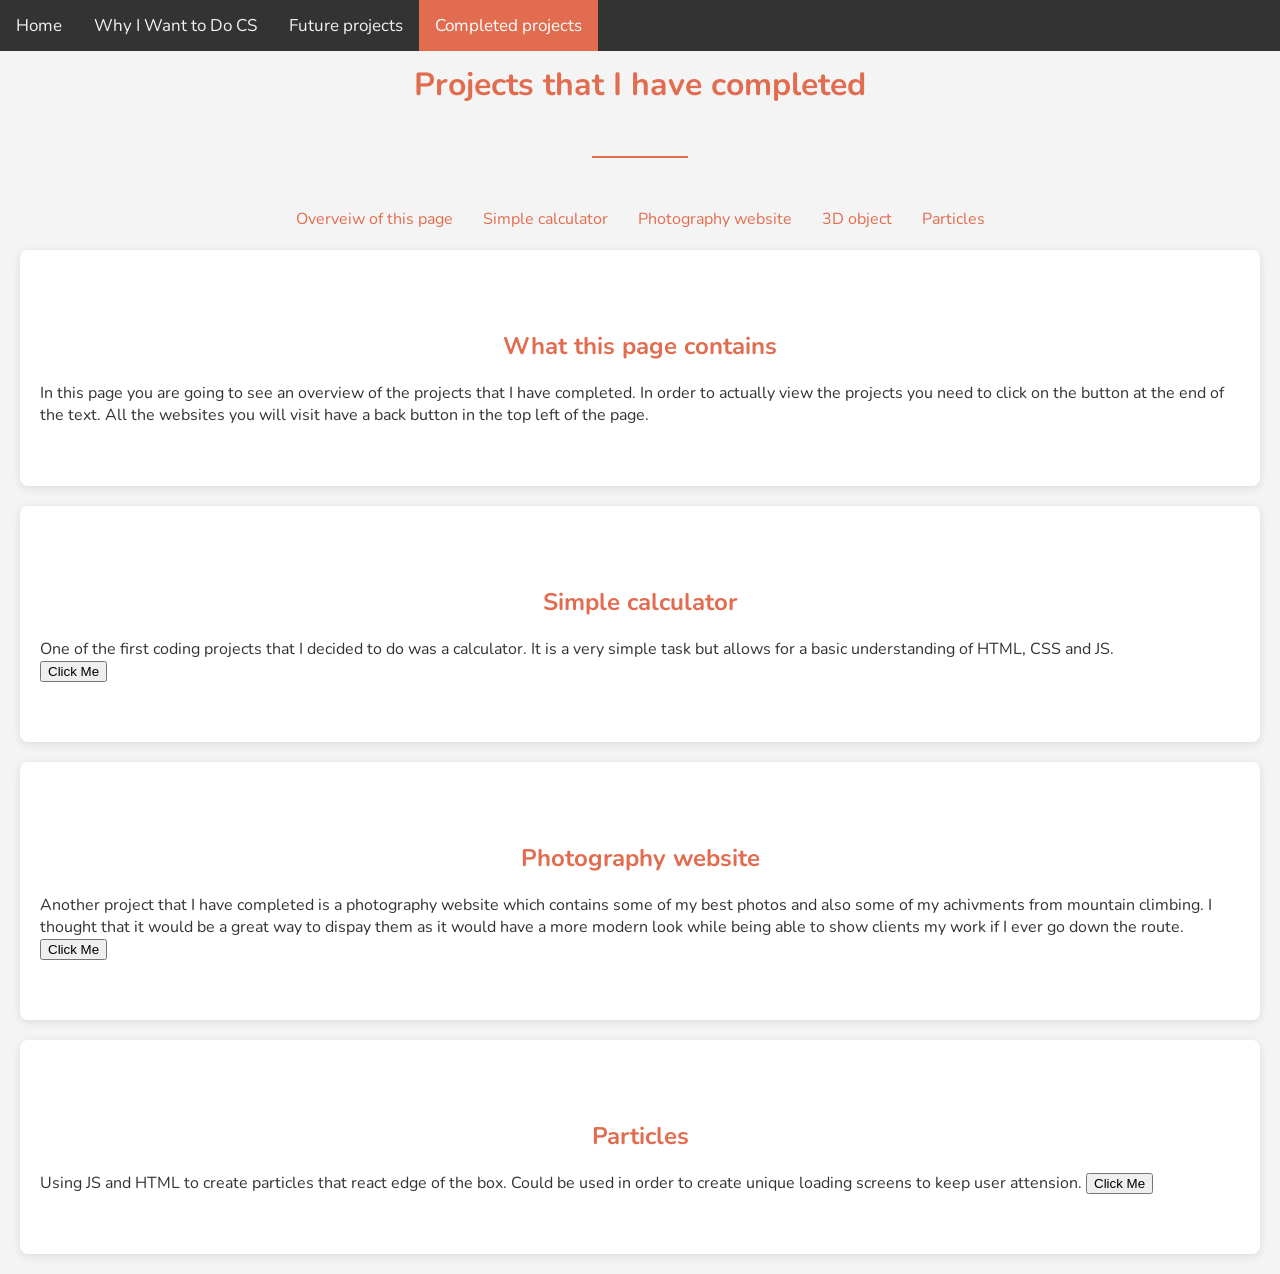
==== completed projects.html @ 4d6be8a6 "commit" ====
<!DOCTYPE html>
<html lang="en">
<head>
    
    <link rel="stylesheet" href = "completed projects.css">

    <meta charset="UTF-8">
    <meta name="viewport" content="width=device-width, initial-scale=1.0">
    <meta name="description" content="A page to veiw all the different projects I have completed ">
    <title>Jasper's Completed Projects</title>
    <link href="https://fonts.googleapis.com/css2?family=Nunito:wght@400;700&display=swap" rel="stylesheet">
    
</head>
<body>
    <div class="topnav">
        <a href="Home.html">Home</a>
        <a href="Why I want to do cs.html">Why I Want to Do CS</a>
        <a href="Projects.html">Future projects</a>
        <a class = "active" href = "completed projects.html">Completed projects</a>
    </div>

    <p>.</p>
    <header>
        <h1>Projects that I have completed</h1>
        <div class="line"></div>
        <nav>
            <ul>
                <li><a href="#overveiw">Overveiw of this page</a></li>
                <li><a href="#calculator">Simple calculator</a></li>
                <li><a href="#photography website">Photography website</a></li>
                <li><a href ="#3d elements">3D object</a></li>
                <li><a href = "#Particles">Particles</a></li>
                
            </ul>
        </nav>
    </header>
    <section id="overveiw">
        <h1>What this page contains</h1>
        In this page you are going to see an overview of the projects that I have completed. In order to actually view the projects you need to click on the button at the end of the text.
        All the websites you will visit have a back button in the top left of the page.
        
        
    </section>
    <section id="calculator">
      <h1>Simple calculator</h1>
      One of the first coding projects that I decided to do was a calculator. It is a very simple task but allows for a basic understanding of HTML, CSS and JS.</br>
      <a href="calculator project.html">
        <button>Click Me</button>
      </a>
    </section>

    <section id ="photography website">
        <h1>Photography website</h1>
        Another project that I have completed is a photography website which contains some of my best photos and also some of my achivments from mountain climbing.
        I thought that it would be a great way to dispay them as it would have a more modern look while being able to show clients my work if I ever go down the route.
        <a href = "photography website.html">
            <button>Click Me</button>
        </a>
    </section>
    <section id = "Particles">
        <h1>Particles</h1>
        Using JS and HTML to create particles that react edge of the box. Could be used in order to create unique loading screens to keep user attension.
        <a href = "particles.html">
            <button>Click Me</button>
        </a>
    </section>
---- completed projects.css ----
body {
            font-family: 'Nunito', sans-serif;
            margin: 0;
            padding: 0;
            background-color: #f4f4f4;
            color: #333;
        }
        
        .topnav {
            background-color: #333;
            overflow: hidden;
            position: fixed;
            width: 100%;
            top: 0;
            z-index: 1000;
        }

        .topnav a {
            float: left;
            color: #f2f2f2;
            text-align: center;
            padding: 14px 16px;
            text-decoration: none;
            font-size: 17px;
            transition: background-color 0.3s, color 0.3s;
        }

        .topnav a:hover {
            background-color: #ddd;
            color: black;
        }

        .topnav a.active {
            background-color: #e26c4f;
            color: white;
        }

        .line {
            height: 2px;
            width: 6rem;
            background-color: #e26c4f;
            margin: 50px auto;
        }

        h1 {
            color: #e26c4f;
            text-align: center;
        }

        section {
            padding: 60px 20px;
            margin: 20px;
            background: white;
            border-radius: 8px;
            box-shadow: 0 2px 10px rgba(0, 0, 0, 0.1);
        }

        p {
            margin: 20px 0;
            text-align: justify;
        }

        footer {
            text-align: center;
            padding: 20px;
            background-color: #333;
            color: white;
            position: relative;
            bottom: 0;
            width: 100%;
        }
        
        nav ul {
            list-style-type: none;
            padding: 0;
            display: flex;
            justify-content: center;
        }

        nav ul li {
            margin: 0 15px;
        }

        nav ul li a {
            text-decoration: none;
            color: #e26c4f;
            transition: color 0.3s;
        }

        nav ul li a:hover {
            color: #333;
        }
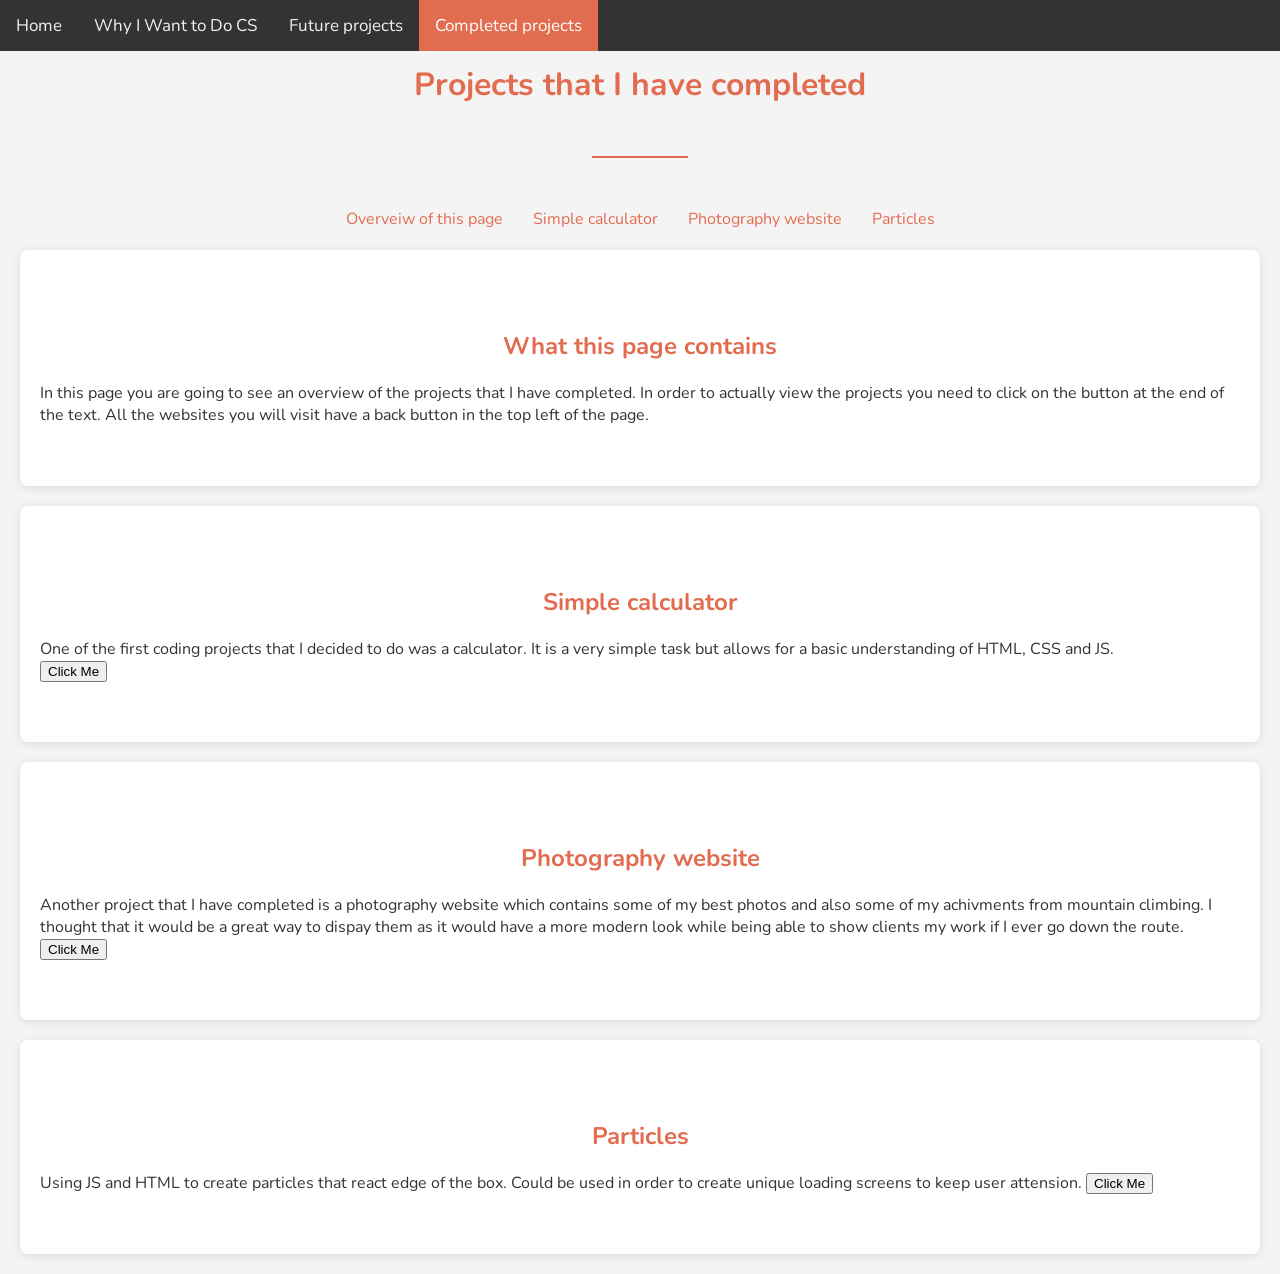
==== commit 5389db7c: "changes" ====
--- a/completed projects.html
+++ b/completed projects.html
@@ -28,7 +28,6 @@
                 <li><a href="#overveiw">Overveiw of this page</a></li>
                 <li><a href="#calculator">Simple calculator</a></li>
                 <li><a href="#photography website">Photography website</a></li>
-                <li><a href ="#3d elements">3D object</a></li>
                 <li><a href = "#Particles">Particles</a></li>
                 
             </ul>
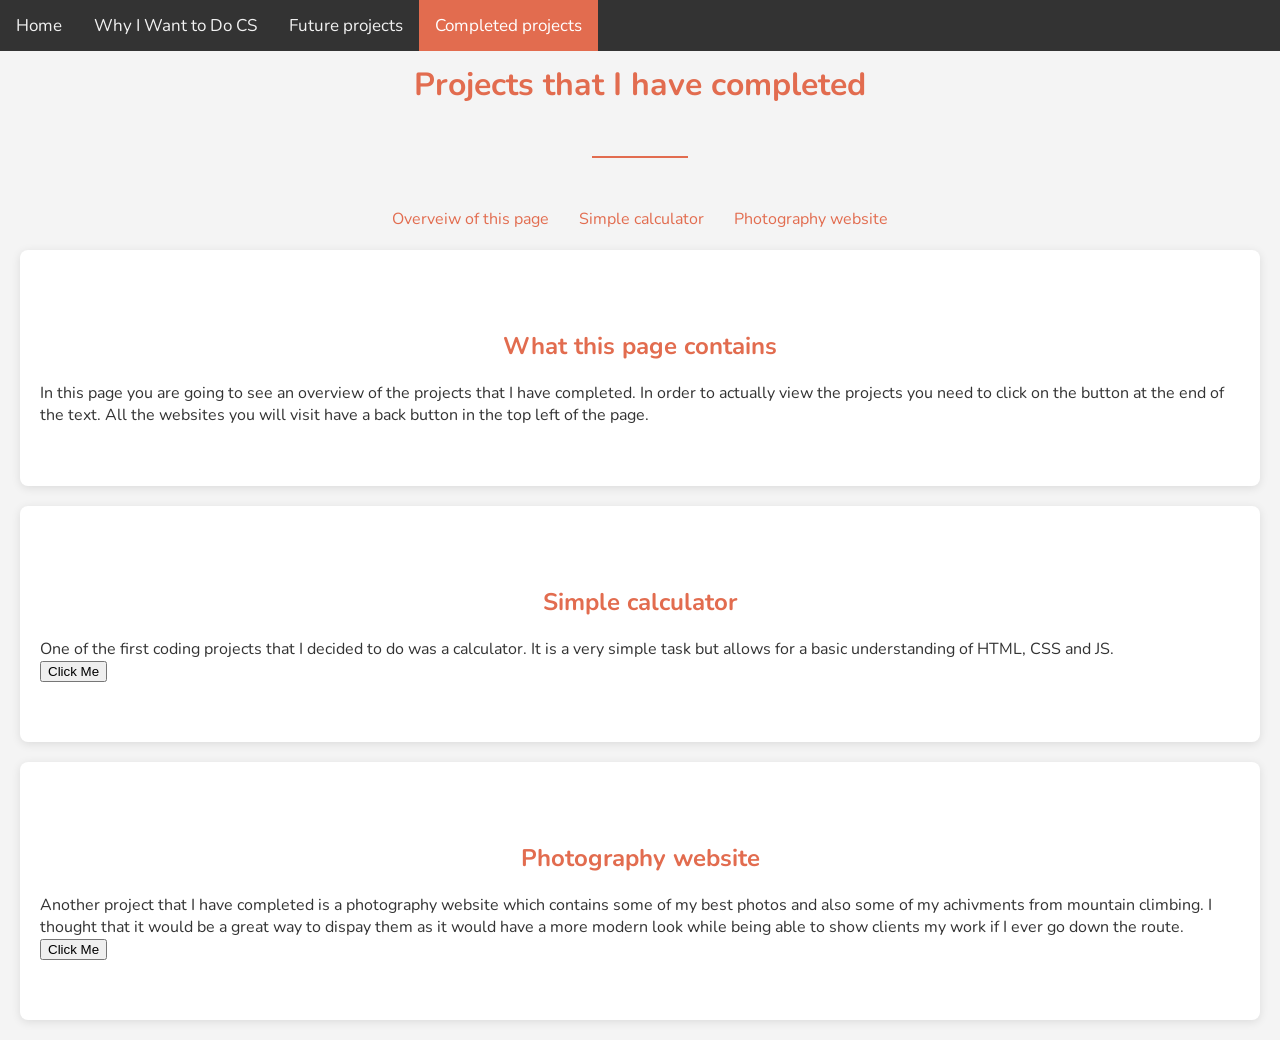
==== commit e6d59cc9: "Update completed projects.html" ====
--- a/completed projects.html
+++ b/completed projects.html
@@ -28,7 +28,7 @@
                 <li><a href="#overveiw">Overveiw of this page</a></li>
                 <li><a href="#calculator">Simple calculator</a></li>
                 <li><a href="#photography website">Photography website</a></li>
-                <li><a href = "#Particles">Particles</a></li>
+                
                 
             </ul>
         </nav>
@@ -56,10 +56,5 @@
             <button>Click Me</button>
         </a>
     </section>
-    <section id = "Particles">
-        <h1>Particles</h1>
-        Using JS and HTML to create particles that react edge of the box. Could be used in order to create unique loading screens to keep user attension.
-        <a href = "particles.html">
-            <button>Click Me</button>
-        </a>
-    </section>+</body>
+</html>
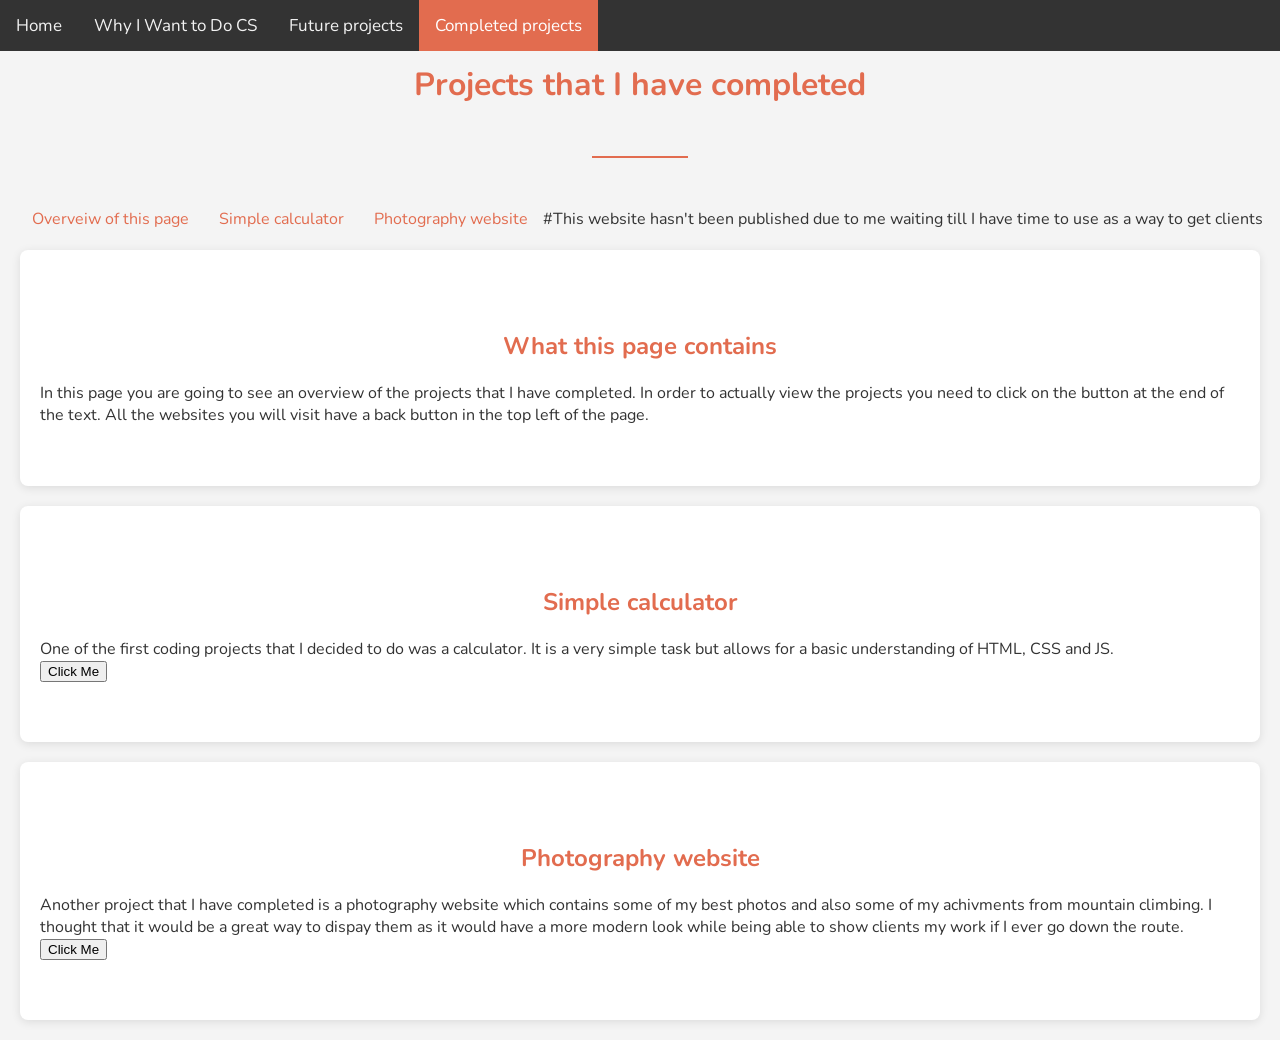
==== commit 2b7d92bd: "Update completed projects.html" ====
--- a/completed projects.html
+++ b/completed projects.html
@@ -27,7 +27,7 @@
             <ul>
                 <li><a href="#overveiw">Overveiw of this page</a></li>
                 <li><a href="#calculator">Simple calculator</a></li>
-                <li><a href="#photography website">Photography website</a></li>
+                <li><a href="#photography website">Photography website</a></li>#This website hasn't been published due to me waiting till I have time to use as a way to get clients
                 
                 
             </ul>
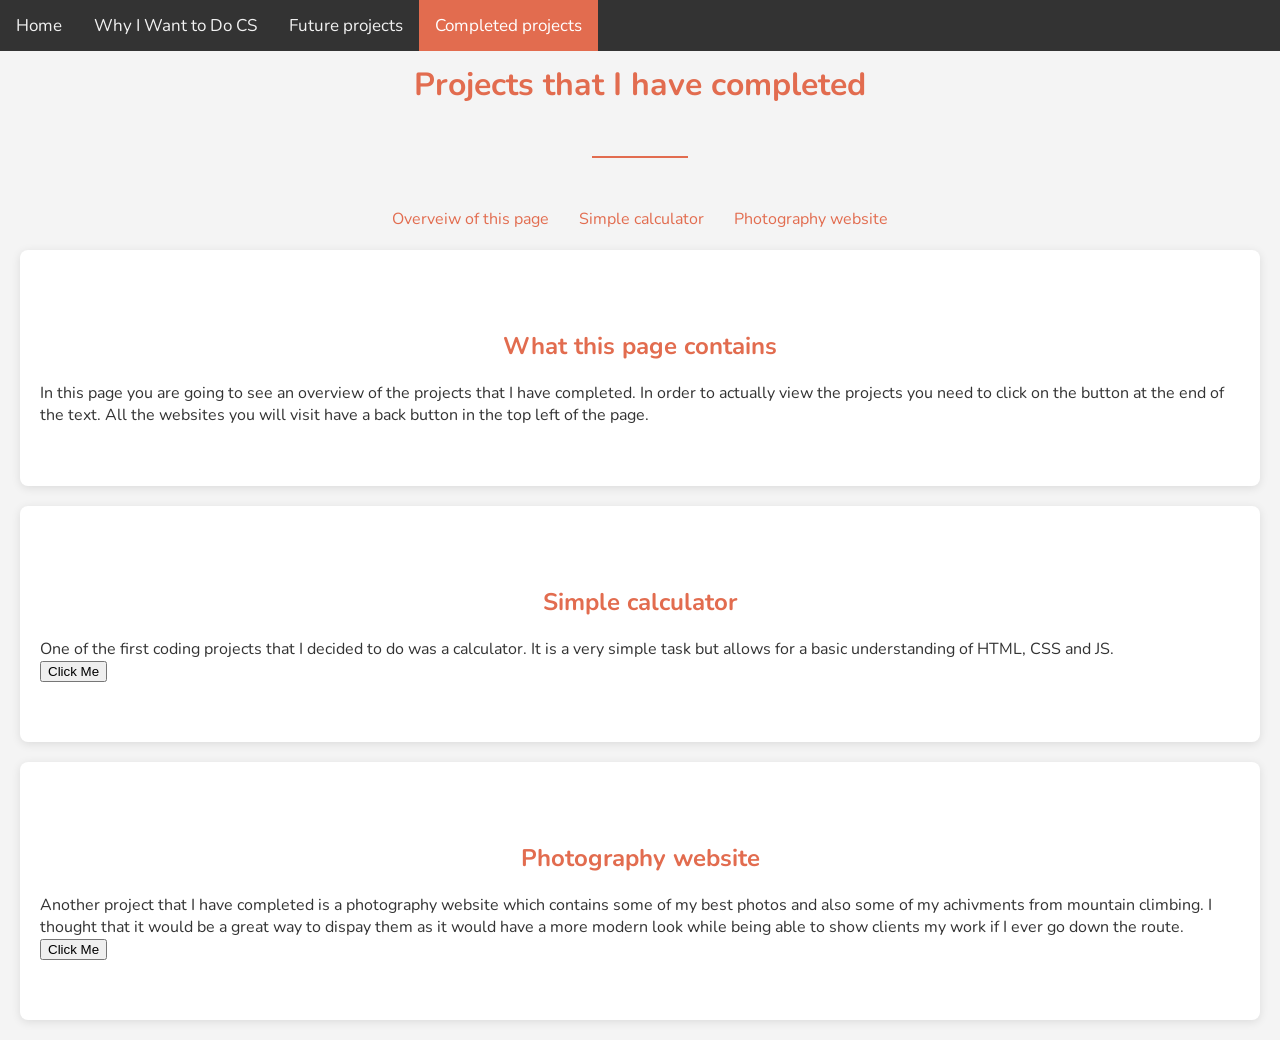
==== commit 3dd9c6f2: "Update completed projects.html" ====
--- a/completed projects.html
+++ b/completed projects.html
@@ -27,7 +27,7 @@
             <ul>
                 <li><a href="#overveiw">Overveiw of this page</a></li>
                 <li><a href="#calculator">Simple calculator</a></li>
-                <li><a href="#photography website">Photography website</a></li>#This website hasn't been published due to me waiting till I have time to use as a way to get clients
+                <li><a href="#photography website">Photography website</a></li><!--This website hasn't been published due to me waiting till I have time to use as a way to get clients-->
                 
                 
             </ul>
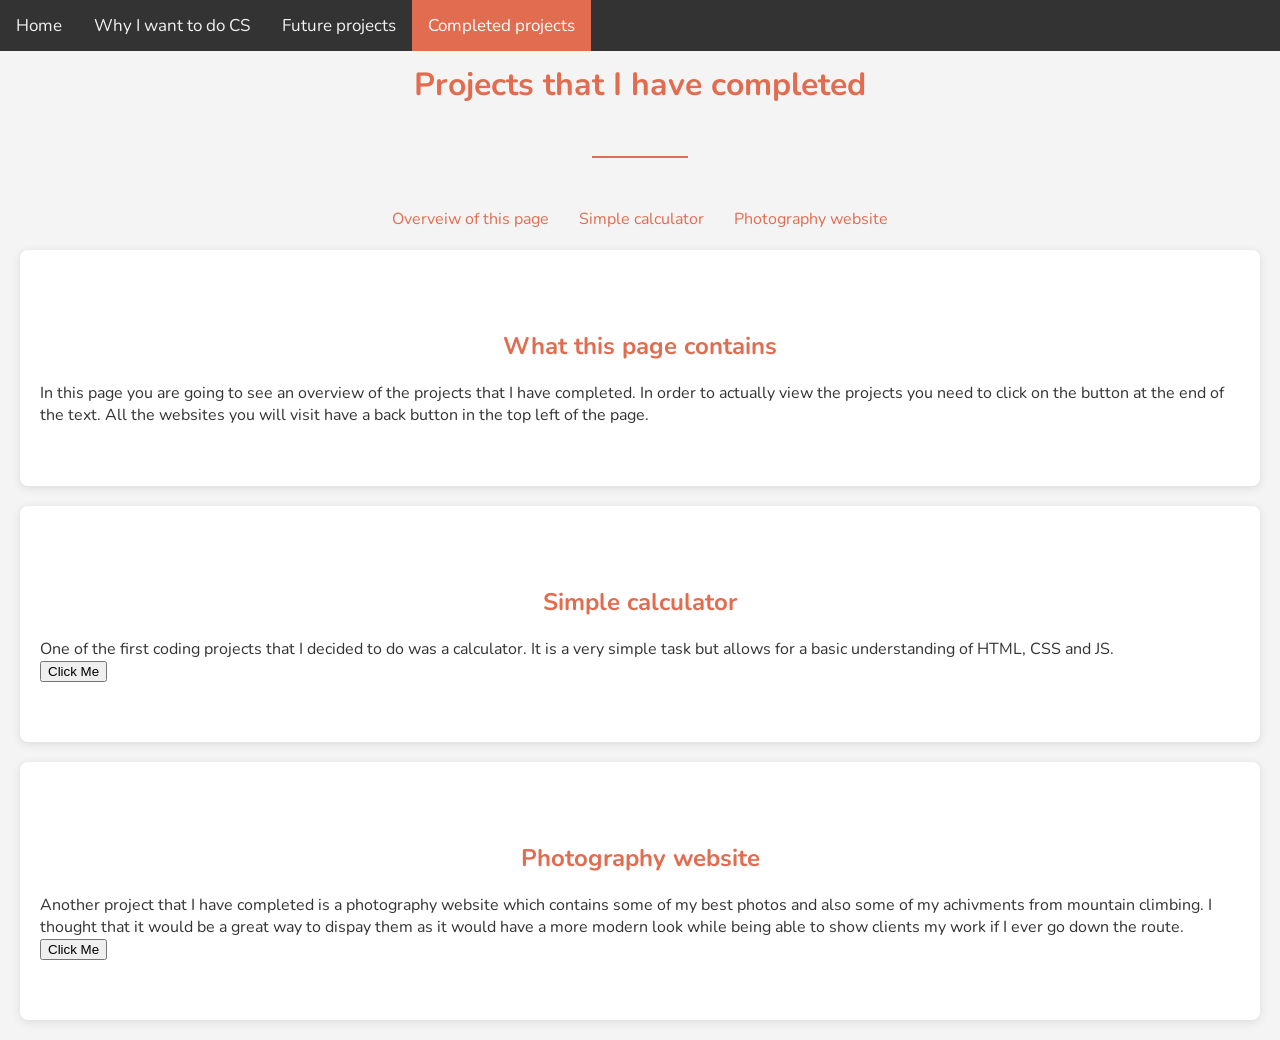
==== commit 7276ae83: "Update completed projects.html" ====
--- a/completed projects.html
+++ b/completed projects.html
@@ -13,8 +13,8 @@
 </head>
 <body>
     <div class="topnav">
-        <a href="Home.html">Home</a>
-        <a href="Why I want to do cs.html">Why I Want to Do CS</a>
+        <a href="index.html">Home</a>
+        <a href="Why I want to do cs.html">Why I want to do CS</a>
         <a href="Projects.html">Future projects</a>
         <a class = "active" href = "completed projects.html">Completed projects</a>
     </div>
@@ -48,7 +48,7 @@
       </a>
     </section>
 
-    <section id ="photography website">
+    <section id ="photography website"><!--This website hasn't been published due to me waiting till I have time to use as a way to get clients-->
         <h1>Photography website</h1>
         Another project that I have completed is a photography website which contains some of my best photos and also some of my achivments from mountain climbing.
         I thought that it would be a great way to dispay them as it would have a more modern look while being able to show clients my work if I ever go down the route.
